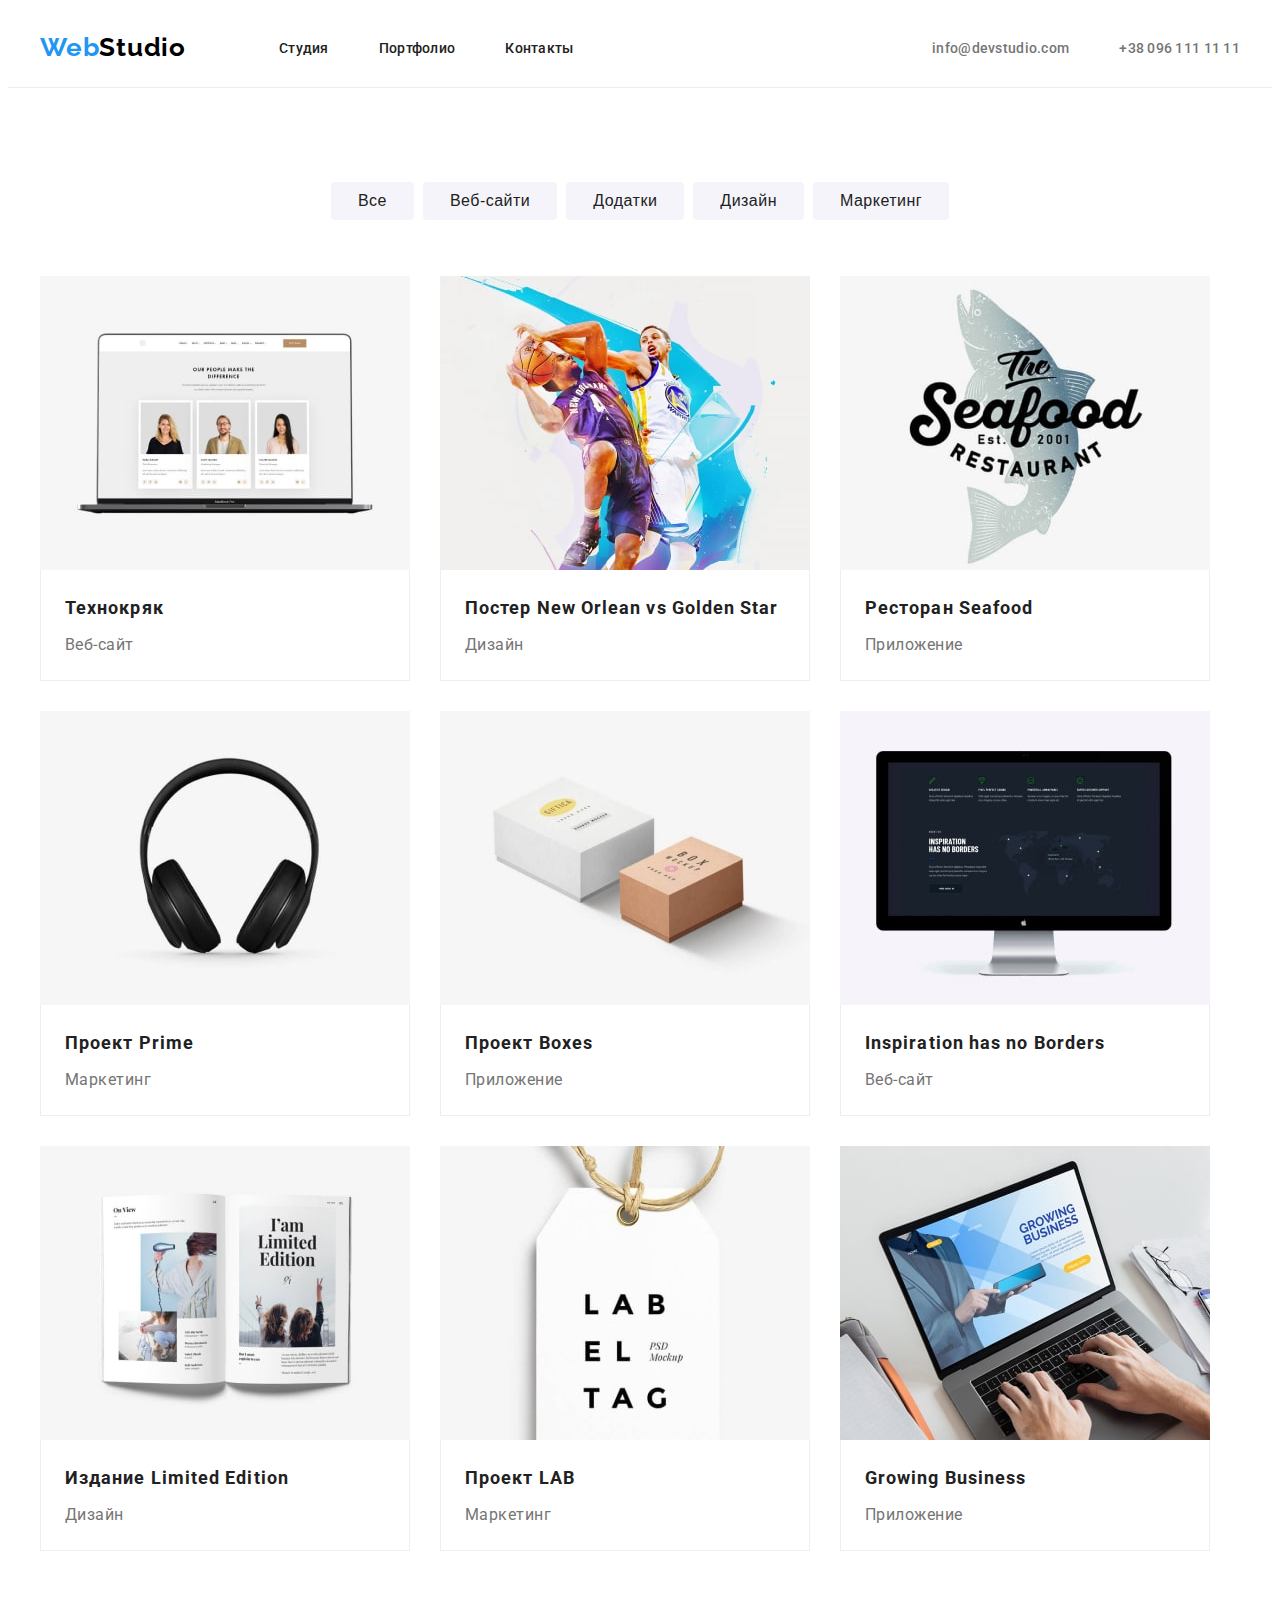
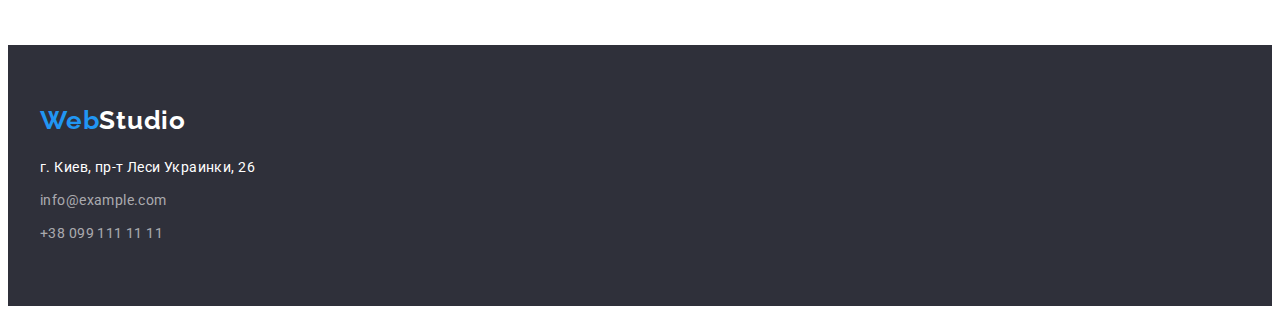
==== portfolio.html @ 67d69d5d "Begin lesson4" ====
<!DOCTYPE html>
<html lang="en">
  <head>
    <meta charset="UTF-8" />
    <meta http-equiv="X-UA-Compatible" content="IE=edge" />
    <meta name="viewport" content="width=device-width, initial-scale=1.0" />
    <title>Портфолио</title>
    <!--For invisible titles-->
    <link rel="preconnect" href="https://fonts.googleapis.com" />
    <link rel="preconnect" href="https://fonts.gstatic.com" crossorigin />
    <!--Connect the fonts -->
    <link
      href="https://fonts.googleapis.com/css2?family=Roboto:wght@400;500;700;900&display=swap"
      rel="stylesheet"
    />
    <link rel="preconnect" href="https://fonts.googleapis.com" />
    <link rel="preconnect" href="https://fonts.gstatic.com" crossorigin />
    <link
      href="https://fonts.googleapis.com/css2?family=Raleway:wght@700&display=swap"
      rel="stylesheet"
    />
    <!-- Removes default browser settings.-->
    <link
      rel="stylesheet"
      href="https://cdnjs.cloudflare.com/ajax/libs/modern-normalize/1.1.0/modern-normalize.min.css"
      integrity="sha512-wpPYUAdjBVSE4KJnH1VR1HeZfpl1ub8YT/NKx4PuQ5NmX2tKuGu6U/JRp5y+Y8XG2tV+wKQpNHVUX03MfMFn9Q=="
      crossorigin="anonymous"
      referrerpolicy="no-referrer"
    />
    <link rel="stylesheet" href="./css/styles.css" />
  </head>
  <body>
    <header class="header">
      <div class="container header-container">
        <nav class="header-nav">
          <a
            href="https://i.imgur.com/JCCB1OW.png"
            lang="en"
            class="header-link-log link"
            ><span>Web</span>Studio</a
          >

          <ul class="header-list list">
            <li class="header-item">
              <a
                href=""
                rel="noopener noreferrer nofollow"
                class="header-link link"
              >
                Студия
              </a>
            </li>
            <li class="header-item">
              <a
                href="./portfolio.html"
                rel="noopener noreferrer nofollow"
                class="header-link link"
              >
                Портфолио
              </a>
            </li>
            <li class="header-item">
              <a
                href=""
                rel="noopener noreferrer nofollow"
                class="header-link link"
              >
                Контакты
              </a>
            </li>
          </ul>
        </nav>
        <ul class="heade-list list">
          <li class="heade-item">
            <a
              href="mailto:info@devstudio.com"
              class="heade-link-communication link"
            >
              info@devstudio.com
            </a>
          </li>
          <li class="heade-item">
            <a href="tel:+380961111111" class="heade-link-communication link"
              >+38 096 111 11 11</a
            >
          </li>
        </ul>
      </div>
    </header>
    <main>
      <section class="filter">
        <div class="container">
          <h2 class="visually-hidden">Меню работ</h2>
          <ul class="filter-list list">
            <li class="filter-item">
              <button type="button" class="filter-btn">Все</button>
            </li>
            <li class="filter-item">
              <button type="button" class="filter-btn">Веб-сайти</button>
            </li>
            <li class="filter-item">
              <button type="button" class="filter-btn">Додатки</button>
            </li>
            <li class="filter-item">
              <button type="button" class="filter-btn">Дизайн</button>
            </li>
            <li class="filter-item">
              <button type="button" class="filter-btn">Маркетинг</button>
            </li>
          </ul>

          <ul class="product-list list">
            <li class="product-item">
              <img
                src="./images/imgP1-min.jpg"
                alt="фотография веб-сайта"
                width="370"
                class="product-img"
              />
              <div class="product">
                <h3 class="product-name">Технокряк</h3>
                <p class="product-specialization">Веб-сайт</p>
              </div>
            </li>
            <li class="product-item">
              <img
                src="./images/imgP2-min.jpg"
                alt="фотография дизайна"
                width="370"
                class="product-img"
              />
              <div class="product">
                <h3 class="product-name">Постер New Orlean vs Golden Star</h3>
                <p class="product-specialization">Дизайн</p>
              </div>
            </li>
            <li class="product-item">
              <img
                src="./images/imgP3-min.jpg"
                alt="фотография Приложения"
                width="370"
                class="product-img"
              />

              <div class="product">
                <h3 class="product-name">Ресторан Seafood</h3>
                <p class="product-specialization">Приложение</p>
              </div>
            </li>
            <li class="product-item">
              <img
                src="./images/imgP4-min.jpg"
                alt="фотография маркетинга"
                width="370"
                class="product-img"
              />
              <div class="product">
                <h3 class="product-name">Проект Prime</h3>
                <p class="product-specialization">Маркетинг</p>
              </div>
            </li>
            <li class="product-item">
              <img
                src="./images/imgP5-min.jpg"
                alt="фотография приложения 2"
                width="370"
                class="product-img"
              />
              <div class="product">
                <h3 class="product-name">Проект Boxes</h3>
                <p class="product-specialization">Приложение</p>
              </div>
            </li>
            <li class="product-item">
              <img
                src="./images/imgP6-min.jpg"
                alt="фотография веб-сайта 2"
                width="370"
                class="product-img"
              />
              <div class="product">
                <h3 class="product-name">Inspiration has no Borders</h3>
                <p class="product-specialization">Веб-сайт</p>
              </div>
            </li>
            <li class="product-item">
              <img
                src="./images/imgP7-min.jpg"
                alt="фотография дизайна 2"
                width="370"
                class="product-img"
              />
              <div class="product">
                <h3 class="product-name">Издание Limited Edition</h3>
                <p class="product-specialization">Дизайн</p>
              </div>
            </li>
            <li class="product-item">
              <img
                src="./images/imgP8-min.jpg"
                alt="фотография маркетинга 2"
                width="370"
                class="product-img"
              />
              <div class="product">
                <h3 class="product-name">Проект LAB</h3>
                <p class="product-specialization">Маркетинг</p>
              </div>
            </li>
            <li class="product-item">
              <img
                src="./images/imgP9-min.jpg"
                alt="фотография приложения 2"
                width="370"
                class="product-img"
              />
              <div class="product">
                <h3 class="product-name">Growing Business</h3>
                <p class="product-specialization">Приложение</p>
              </div>
            </li>
          </ul>
        </div>
      </section>
    </main>
    <footer class="footer">
      <div class="container">
        <a
          href="https://i.imgur.com/JCCB1OW.png"
          lang="en"
          class="footer-log link"
          ><span>Web</span>Studio</a
        >

        <address class="footer-address">
          <!--<divclass="footer-addr"></div>-->
          <ul class="footer-list list">
            <li class="footer-item">
              <a
                href="https://goo.gl/maps/Vcjv57qDKh7D1HHGA"
                class="footer-link-address link"
                >г. Киев, пр-т Леси Украинки, 26</a
              >
            </li>
            <li class="footer-item">
              <a href="mailto:info@example.com" class="footer-link link">
                info@example.com</a
              >
            </li>
            <li class="footer-item">
              <a href="tel:+380991111111" class="footer-link link"
                >+38 099 111 11 11</a
              >
            </li>
          </ul>
        </address>
      </div>
    </footer>
  </body>
</html>
---- css/styles.css ----
/*Definition of variables*/
:root {
  --main-text-color: #212121;
  --second-text-color: #757575;
  --main-btn-color: #ffffff;
  --second-btn-color: #2196f3;
  --accent-color: #2196f3;
}
/*Removes default browser settings.*/
p,
h1,
h2,
h3,
h4,
h5,
h6 {
  margin: 0;
}
ul {
  margin: 0;
  padding-left: 0;
}
button {
  cursor: pointer;
}

address {
  font-style: normal;
}

img {
  display: block;
}

body {
  font-family: "Roboto", sans-serif;
}
.list {
  list-style: none;
}

.link {
  text-decoration: none;
}
/*For invisible titles*/

.footer-address {
  font-style: normal;
}
.container {
  width: 1200px;
  padding-left: 15px;
  padding-right: 15px;
  margin-left: auto;
  margin-right: auto;
  /*outline: 2px solid red;*/
}
.visually-hidden {
  position: absolute;
  white-space: nowrap;
  width: 1px;
  height: 1px;
  overflow: hidden;
  border: 0;
  padding: 0;
  clip: rect(0 0 0 0);
  clip-path: inset(50%);
  margin: -1px;
}
/* --------------HEADER ------------*/
.header {
  background-color: white;
  padding-top: 24px;
  padding-bottom: 24px;
  border-bottom: 1px solid #ececec;
}
.header-container {
  display: flex;
  align-items: center;
}
.header-nav {
  display: flex;
  align-items: center;
}
.header-list {
  display: flex;
}
.heade-list {
  display: flex;
  margin-left: auto;
}
.header-item:not(:last-child) {
  margin-right: 50px;
}
.heade-item:not(:last-child) {
  margin-right: 50px;
}
.header-link-log {
  margin-right: 93px;

  font-family: "Raleway", sans-serif;
  font-weight: 700;
  font-size: 26px;
  line-height: 1.19;
  letter-spacing: 0.03em;
  color: #000000;
}
.header-link-log span {
  color: #2196f3;
}

.header-link {
  font-weight: 500;
  font-size: 14px;
  line-height: 1.14;
  letter-spacing: 0.02em;
  color: var(--main-text-color);
}
.header-link:hover,
.header-link:focus {
  color: var(--accent-color);
}
.heade-link-communication {
  font-weight: 500;
  font-size: 14px;
  line-height: 1.14;
  letter-spacing: 0.02em;
  color: var(--second-text-color);
}
.heade-link-communication:hover,
.heade-link-communication:focus {
  color: var(--accent-color);
}
/* --------------SLOGAN ------------*/
.slogan {
  background-color: #2f303a;
  padding-top: 200px;
  padding-bottom: 200px;
  /*padding: 200px 455px 210px 455px;*/
}
.slogan-text {
  font-weight: 900;
  font-size: 44px;
  line-height: 1.36;

  letter-spacing: 0.06em;
  text-transform: uppercase;
  color: #ffffff;
  max-width: 626px;
  margin-left: auto;
  margin-right: auto;
  margin-bottom: 30px;
}
.slogan-btn {
  background: var(--second-btn-color);
  font-weight: 700;
  font-size: 16px;
  line-height: 1.88;
  letter-spacing: 0.06em;
  color: var(--main-btn-color);

  display: block;
  margin: 0 auto;
  width: 216px;
  height: 50px;
}
.slogan-btn:hover {
  /*background: #b808fa;*/
  opacity: 0.9;
  /*cursor: pointer;*/
}
/* --------------FEATURES ------------*/
.features {
  padding-top: 94px;
  padding-bottom: 94px;
}
.features-list {
  display: flex;
}

.features-item {
  width: 270px;
}
.features-item:not(:last-child) {
  margin-right: 30px;
}
.features-item:first-child {
  margin-left: auto;
}
.features-item:last-child {
  margin-right: auto;
}
.features-title {
  font-weight: 700;
  font-size: 14px;
  line-height: 1.14;
  letter-spacing: 0.03em;
  text-transform: uppercase;
  color: var(--main-text-color);
  margin-bottom: 10px;
}
.features-text {
  font-weight: 400;
  font-size: 14px;
  line-height: 1.71;
  letter-spacing: 0.03em;
  color: var(--second-text-color);
}
/* --------------PROMO ------------*/
.promo {
  padding-bottom: 94px;
}

.promo-title {
  font-weight: 700;
  font-size: 36px;
  line-height: 1.7;
  text-align: center;
  letter-spacing: 0.03em;
  color: var(--main-text-color);
  margin-bottom: 50px;
}
.promo-list {
  display: flex;
  justify-content: space-between;
}
.promo-img {
  max-width: 100%;
  height: auto;
}
/* --------------INFO ------------*/
.info {
  background: #f5f4fa;
  padding: 94px 0;
}

.info-title {
  font-weight: 700;
  font-size: 36px;
  line-height: 1.7;
  text-align: center;
  letter-spacing: 0.03em;
  color: var(--main-text-color);
  margin-bottom: 50px;
}
.info-list {
  display: flex;
  justify-content: space-between;
}
.info-item {
  text-align: center;
  width: 270px;
  background: #ffffff;
}
.info-img {
  max-width: 100%;
  height: auto;
}
.info-name {
  font-weight: 500;
  font-size: 16px;
  line-height: 1.19;
  /*text-align: center;*/
  letter-spacing: 0.03em;
  color: var(--main-text-color);
  padding-top: 30px;
  margin-bottom: 10px;
  /*width: 270px;*/
}

.info-profession {
  font-weight: 400;
  font-size: 16px;
  line-height: 1.19;
  letter-spacing: 0.03em;
  color: var(--second-text-color);
  padding-bottom: 30px;
}
/* --------------FOUTER ------------*/

.footer {
  background: #2f303a;
  padding: 60px 0px;
}
.footer-log {
  display: inline-block;
  font-family: "Raleway", sans-serif;
  font-weight: 700;
  font-size: 26px;
  line-height: 1.19;
  letter-spacing: 0.03em;
  color: #ffffff;
  margin-bottom: 20px;
}

.footer-log span {
  color: #2196f3;
}

.footer-item:not(:last-child) {
  margin-bottom: 9px;
}

.footer-link-address {
  font-weight: 400;
  font-size: 14px;
  line-height: 1.71;
  letter-spacing: 0.03em;
  color: #ffffff;
}
.footer-link {
  /*font-style: normal;*/
  font-weight: 400;
  font-size: 14px;
  line-height: 1.71;
  letter-spacing: 0.03em;
  color: rgba(255, 255, 255, 0.6);
}

.footer-link-address:hover,
.footer-link-address:focus {
  color: var(--accent-color);
}
.footer-link:hover,
.footer-link:focus {
  color: var(--accent-color);
}
/* --------------PAGE-PORTFOLIO ------------*/

/* --------------FILTER ------------*/
.filter {
  padding: 94px 0px;
}
.filter-list {
  display: flex;
  justify-content: center;
  margin-bottom: 56px;
}

.filter-item:not(:last-child) {
  margin-right: 9px;
}
.filter-btn {
  padding: 6px 27px;

  font-weight: 500;
  font-size: 16px;
  line-height: 1.62;
  letter-spacing: 0.03em;
  color: var(--main-text-color);
  background: #f5f4fa;
  border-radius: 4px;
  border: transparent;
  /*cursor: pointer;*/
}
.filter-btn:hover {
  background: var(--second-btn-color);
  color: #ffffff;
}

/* --------------PRODUCT ------------*/
.product-list {
  display: flex;
  flex-wrap: wrap;
  gap: 30px;
}

.product-item {
  /*width: calc((100%-60px) / 3);*/
  width: 370px;
  /*padding-bottom: 20px;*/
  /*outline: 2px solid red;*/
  /*border: 1px solid #EEEEEE;*/
}
.product {
  padding-top: 20px;
  padding-bottom: 20px;
  padding-left: 24px;
  padding-right: 24px;
  border-left: 1px solid #eeeeee;
  border-right: 1px solid #eeeeee;
  border-bottom: 1px solid #eeeeee;
}
.product-img {
  max-width: 100%;
  height: auto;
}

.product-name {
  font-weight: 700;
  font-size: 18px;
  line-height: 2;
  letter-spacing: 0.06em;
  color: var(--main-text-color);
  /*width: 322px;*/

  margin-bottom: 4px;
}
.product-specialization {
  font-weight: 400;
  font-size: 16px;
  line-height: 1.88;
  letter-spacing: 0.03em;
  color: var(--second-text-color);
  /*width: 322px;*/
}
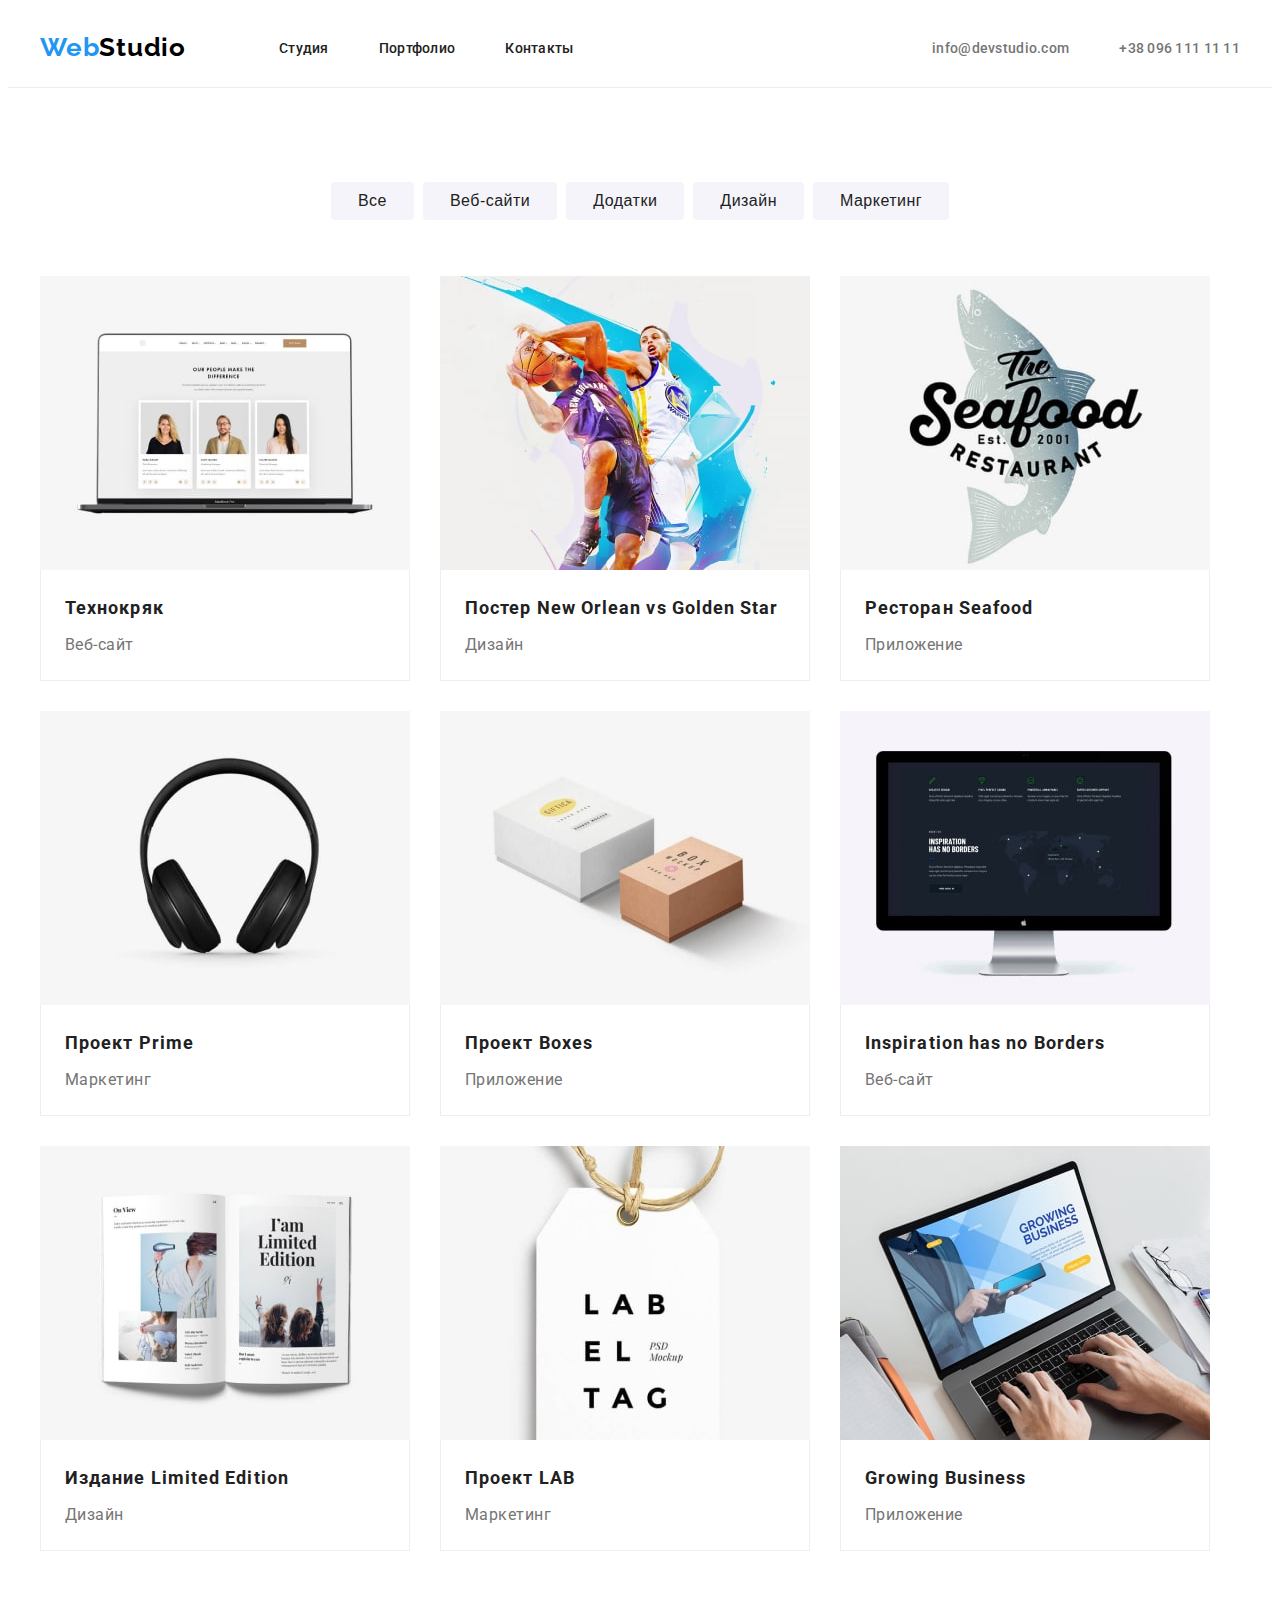
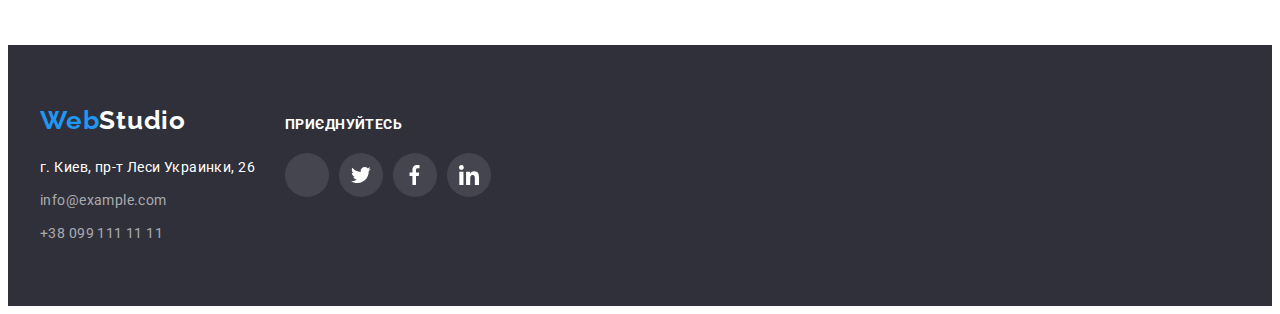
==== commit d5cc9168: "ADD icon in footer" ====
--- a/portfolio.html
+++ b/portfolio.html
@@ -224,36 +224,71 @@
       </section>
     </main>
     <footer class="footer">
-      <div class="container">
-        <a
-          href="https://i.imgur.com/JCCB1OW.png"
-          lang="en"
-          class="footer-log link"
-          ><span>Web</span>Studio</a
-        >
-
-        <address class="footer-address">
-          <!--<divclass="footer-addr"></div>-->
-          <ul class="footer-list list">
-            <li class="footer-item">
-              <a
-                href="https://goo.gl/maps/Vcjv57qDKh7D1HHGA"
-                class="footer-link-address link"
-                >г. Киев, пр-т Леси Украинки, 26</a
-              >
-            </li>
-            <li class="footer-item">
-              <a href="mailto:info@example.com" class="footer-link link">
-                info@example.com</a
-              >
-            </li>
-            <li class="footer-item">
-              <a href="tel:+380991111111" class="footer-link link"
-                >+38 099 111 11 11</a
-              >
-            </li>
-          </ul>
-        </address>
+      <div class="container footer-container">
+        <div class="footer-left-part">
+          <a
+            href="https://i.imgur.com/JCCB1OW.png"
+            lang="en"
+            class="footer-log link"
+            ><span>Web</span>Studio</a
+          >
+
+          <address class="footer-address">
+            <!--<divclass="footer-addr"></div>-->
+            <ul class="footer-list list">
+              <li class="footer-item">
+                <a
+                  href="https://goo.gl/maps/Vcjv57qDKh7D1HHGA"
+                  class="footer-link-address link"
+                  >г. Киев, пр-т Леси Украинки, 26
+                </a>
+              </li>
+              <li class="footer-item">
+                <a href="mailto:info@example.com" class="footer-link link">
+                  info@example.com</a
+                >
+              </li>
+              <li class="footer-item">
+                <a href="tel:+380991111111" class="footer-link link"
+                  >+38 099 111 11 11</a
+                >
+              </li>
+            </ul>
+          </address>
+        </div>
+        <div class="footer-soc">
+          <p class="footer-soc-text">Приєднуйтесь</p>
+          <ul class="footer-soc-list list">
+            <li class="footer-soc-item">
+              <a href="" class="footer-soc-link link">
+                <svg class="footer-soc-icon" width="20" height="20">
+                  <use href="./images/icons.svg#icon-icon-instagram"></use>
+                </svg>
+              </a>
+            </li>
+            <li class="footer-soc-item">
+              <a href="" class="footer-soc-link link">
+                <svg class="footer-soc-icon" width="20" height="20">
+                  <use href="./images/icons.svg.svg#icon-icon-twitter"></use>
+                </svg>
+              </a>
+            </li>
+            <li class="footer-soc-item">
+              <a href="" class="footer-soc-link link">
+                <svg class="footer-soc-icon" width="20" height="20">
+                  <use href="./images/icons.svg.svg#icon-icon-facebook"></use>
+                </svg>
+              </a>
+            </li>
+            <li class="footer-soc-item">
+              <a href="" class="footer-soc-link link">
+                <svg class="footer-soc-icon" width="20" height="20">
+                  <use href="./images/icons.svg.svg#icon-icon-linkedin"></use>
+                </svg>
+              </a>
+            </li>
+          </ul>
+        </div>
       </div>
     </footer>
   </body>
--- a/css/styles.css
+++ b/css/styles.css
@@ -5,6 +5,8 @@
   --main-btn-color: #ffffff;
   --second-btn-color: #2196f3;
   --accent-color: #2196f3;
+  --main-accent-color: #ffffff;
+  --s-second-text-color: #ffffff;
 }
 /*Removes default browser settings.*/
 p,
@@ -33,6 +35,7 @@
 }
 
 body {
+  max-width: 1600px;
   font-family: "Roboto", sans-serif;
 }
 .list {
@@ -274,14 +277,78 @@
   line-height: 1.19;
   letter-spacing: 0.03em;
   color: var(--second-text-color);
+  padding-bottom: 16px;
+}
+.info-soc {
+  display: flex;
+  justify-content: center;
+  gap: 10px;
   padding-bottom: 30px;
 }
+
+.info-soc-link {
+  width: 44px;
+  height: 44px;
+  border-radius: 50%;
+  /*background-color: red;*/
+  display: flex;
+  align-items: center;
+  justify-content: center;
+  fill: #afb1b8;
+}
+/*.info-soc-icon {
+  outline: 2px solid black;
+} */
+.info-soc-link:hover,
+.info-soc-link:focus {
+  fill: var(--main-accent-color);
+  background-color: var(--accent-color);
+}
+/* --------------CLIENTS ------------*/
+.clients {
+  background: #f5f5f5;
+  padding: 186px 0 94px 0;
+}
+
+.clients-title {
+  font-weight: 700;
+  font-size: 36px;
+  line-height: 1.7;
+  text-align: center;
+  letter-spacing: 0.03em;
+  color: var(--main-text-color);
+  margin-bottom: 50px;
+}
+.clients-list {
+  display: flex;
+  justify-content: center;
+  gap: 30px;
+}
+.clients-item {
+  border: 1px solid #afb1b8;
+  border-radius: 4px;
+  background: #ffffff;
+}
+
+.clients-soc {
+  display: flex;
+  justify-content: center;
+  gap: 10px;
+  padding-bottom: 30px;
+}
+
 /* --------------FOUTER ------------*/
 
 .footer {
   background: #2f303a;
   padding: 60px 0px;
 }
+.footer-container {
+  display: flex;
+}
+.footer-left-part {
+  margin-right: 30px;
+}
 .footer-log {
   display: inline-block;
   font-family: "Raleway", sans-serif;
@@ -289,7 +356,7 @@
   font-size: 26px;
   line-height: 1.19;
   letter-spacing: 0.03em;
-  color: #ffffff;
+  color: var(--s-second-text-color);
   margin-bottom: 20px;
 }
 
@@ -306,10 +373,13 @@
   font-size: 14px;
   line-height: 1.71;
   letter-spacing: 0.03em;
-  color: #ffffff;
+  color: var(--s-second-text-color);
+}
+.footer-link-address::after {
+  content: "    ";
 }
 .footer-link {
-  /*font-style: normal;*/
+  font-style: normal;
   font-weight: 400;
   font-size: 14px;
   line-height: 1.71;
@@ -325,6 +395,48 @@
 .footer-link:focus {
   color: var(--accent-color);
 }
+.footer-soc {
+  max-width: 206px;
+}
+.footer-soc-text {
+  font-style: normal;
+  padding-top: 12px;
+  font-weight: 700;
+  font-size: 14px;
+  line-height: 1.14;
+  letter-spacing: 0.03em;
+  text-transform: uppercase;
+  color: var(--s-second-text-color);
+  margin-bottom: 20px;
+}
+
+.footer-soc-list {
+  display: flex;
+  justify-content: center;
+  gap: 10px;
+}
+.footer-soc-item {
+  display: block;
+}
+.footer-soc-link {
+  display: flex;
+  align-items: center;
+  justify-content: center;
+  width: 44px;
+  height: 44px;
+  border-radius: 50%;
+  fill: var(--main-accent-color);
+  background: rgba(255, 255, 255, 0.1);
+}
+/*.info-soc-icon {
+  outline: 2px solid black;
+} */
+.footer-soc-link:hover,
+.footer-soc-link:focus {
+  fill: var(--main-accent-color);
+  background-color: var(--accent-color);
+}
+
 /* --------------PAGE-PORTFOLIO ------------*/
 
 /* --------------FILTER ------------*/
@@ -404,4 +516,3 @@
   color: var(--second-text-color);
   /*width: 322px;*/
 }
-
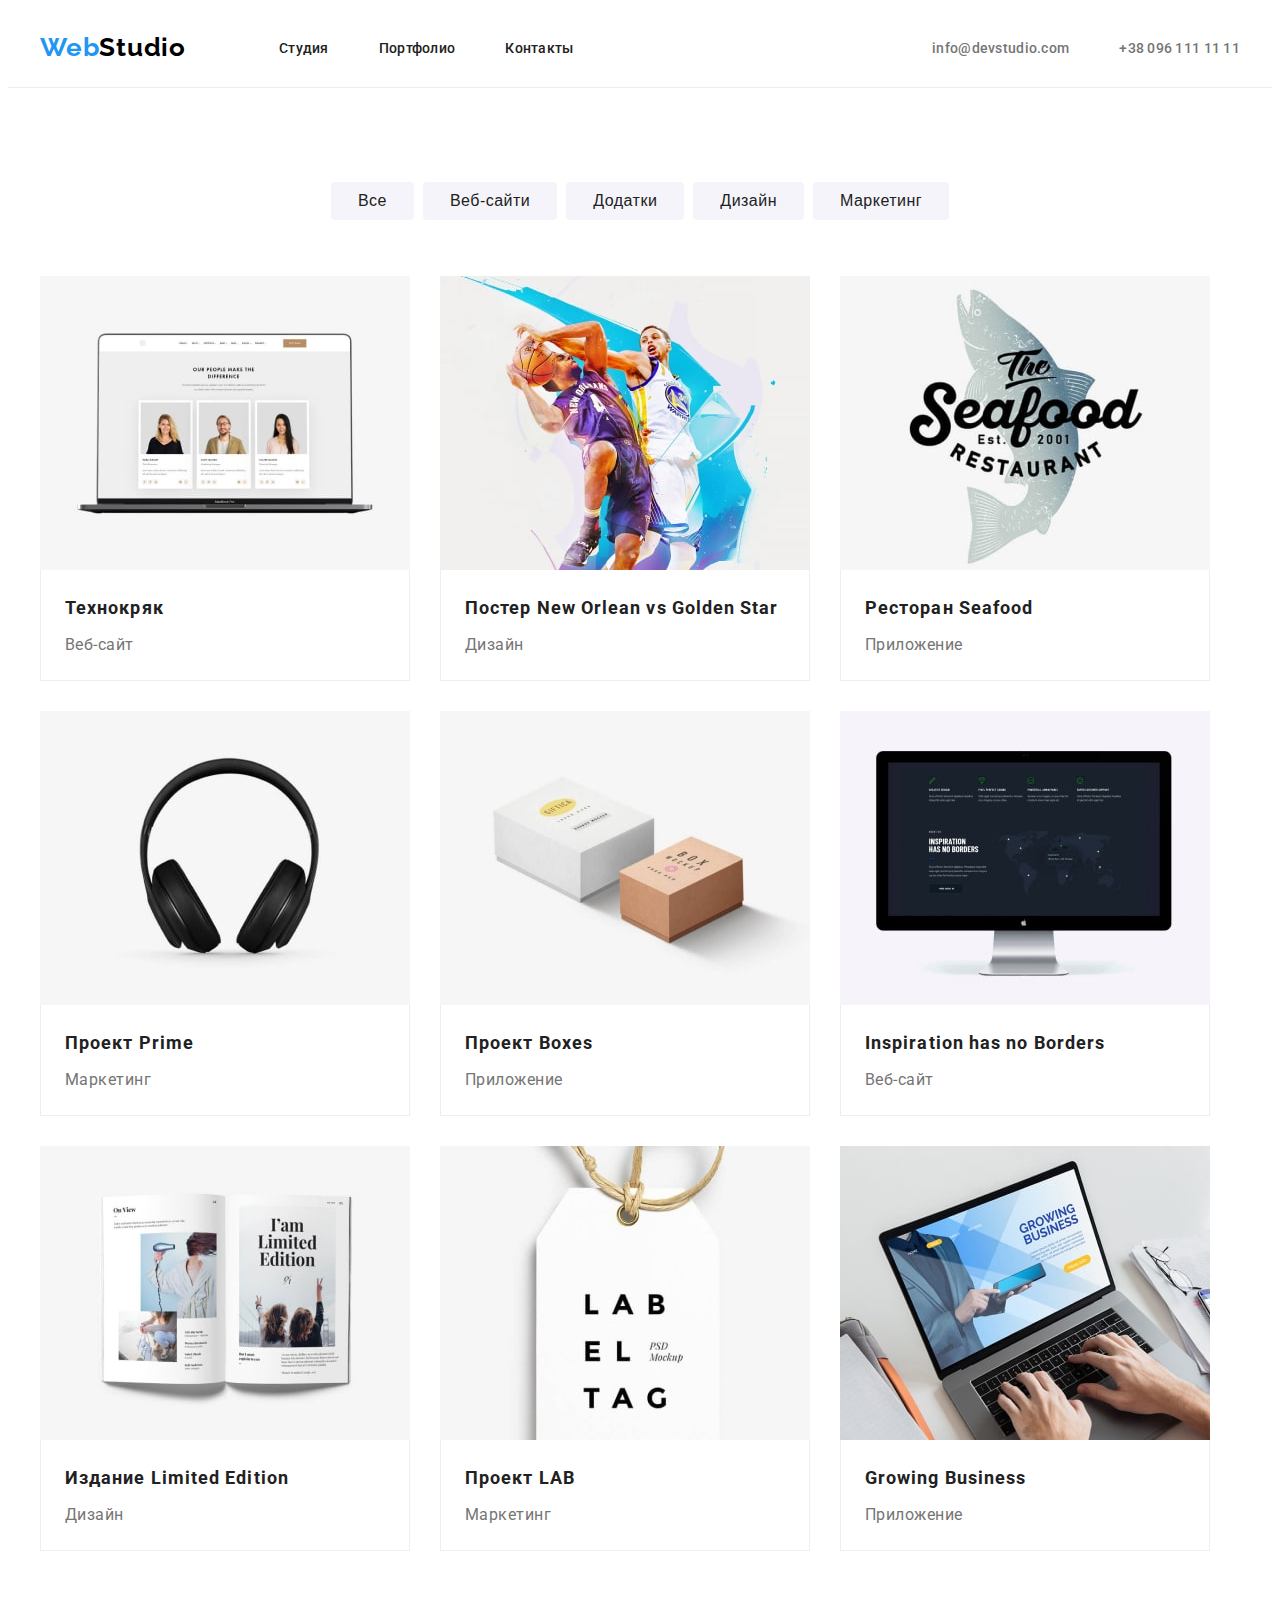
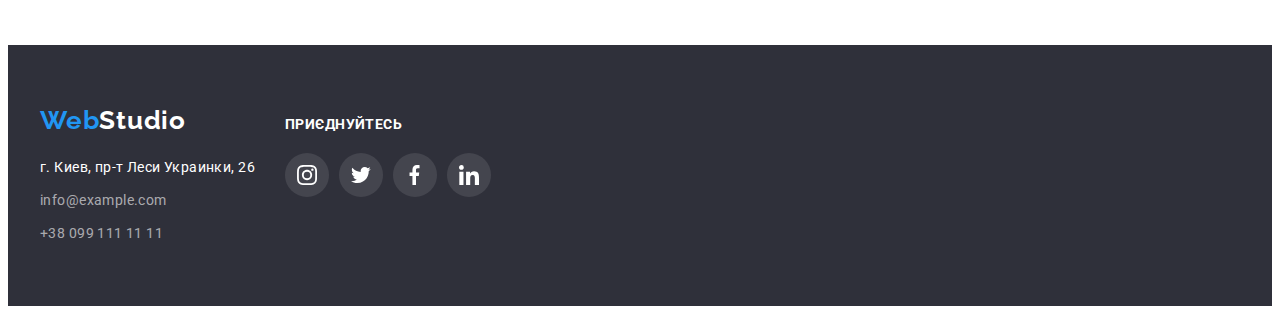
==== commit 1b5aa351: "icon.svg-svg" ====
--- a/portfolio.html
+++ b/portfolio.html
@@ -262,7 +262,7 @@
             <li class="footer-soc-item">
               <a href="" class="footer-soc-link link">
                 <svg class="footer-soc-icon" width="20" height="20">
-                  <use href="./images/icons.svg#icon-icon-instagram"></use>
+                  <use href="./images/icons.svg.svg#icon-icon-instagram"></use>
                 </svg>
               </a>
             </li>
--- a/css/styles.css
+++ b/css/styles.css
@@ -329,12 +329,22 @@
   border-radius: 4px;
   background: #ffffff;
 }
-
-.clients-soc {
-  display: flex;
-  justify-content: center;
-  gap: 10px;
-  padding-bottom: 30px;
+.clients-link {
+  width: 170px;
+  height: 92px;
+
+  /*background-color: red;*/
+  display: flex;
+  align-items: center;
+  justify-content: center;
+  fill: #afb1b8;
+}
+/*.info-soc-icon {
+  outline: 2px solid black;
+} */
+.clients-link:hover,
+.clients-link:focus {
+  fill: var(--main-accent-color);
 }
 
 /* --------------FOUTER ------------*/
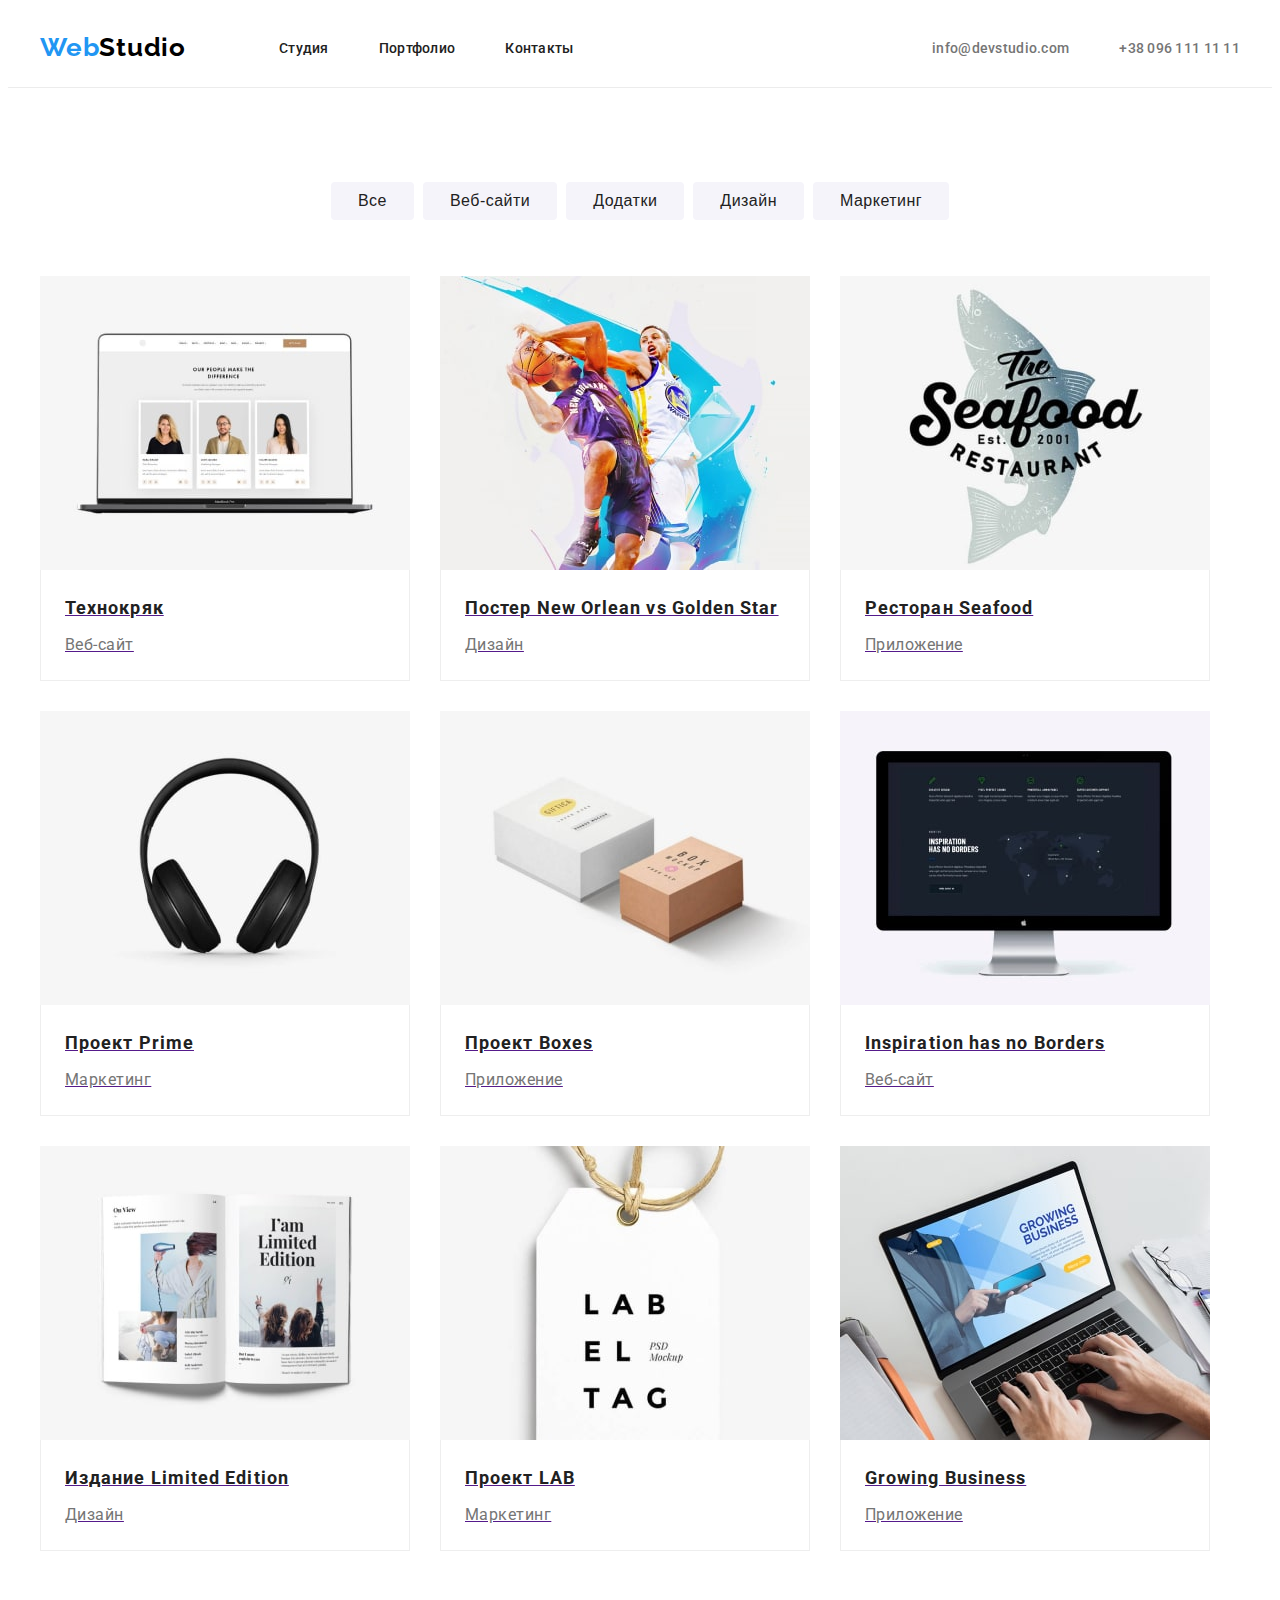
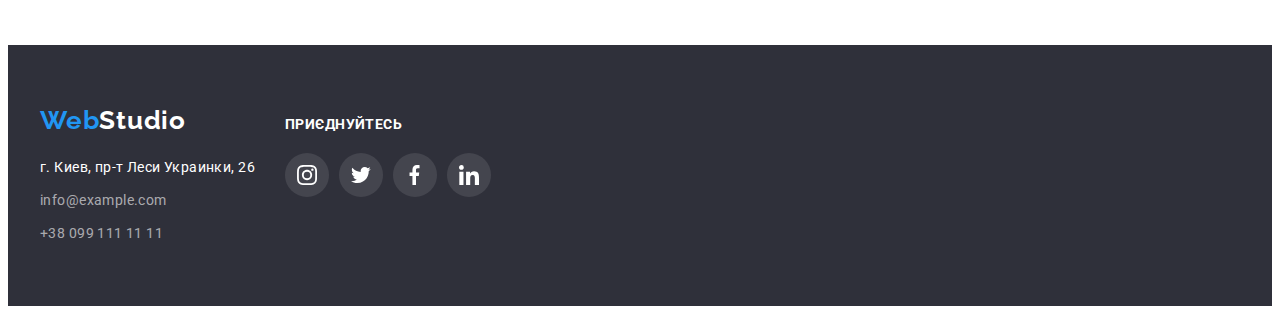
==== commit 7966b26d: "Add link in portfolio" ====
--- a/portfolio.html
+++ b/portfolio.html
@@ -111,113 +111,131 @@
 
           <ul class="product-list list">
             <li class="product-item">
-              <img
-                src="./images/imgP1-min.jpg"
-                alt="фотография веб-сайта"
-                width="370"
-                class="product-img"
-              />
-              <div class="product">
-                <h3 class="product-name">Технокряк</h3>
-                <p class="product-specialization">Веб-сайт</p>
-              </div>
-            </li>
-            <li class="product-item">
-              <img
-                src="./images/imgP2-min.jpg"
-                alt="фотография дизайна"
-                width="370"
-                class="product-img"
-              />
-              <div class="product">
-                <h3 class="product-name">Постер New Orlean vs Golden Star</h3>
-                <p class="product-specialization">Дизайн</p>
-              </div>
-            </li>
-            <li class="product-item">
-              <img
-                src="./images/imgP3-min.jpg"
-                alt="фотография Приложения"
-                width="370"
-                class="product-img"
-              />
+              <a href="" class="product-link">
+                <img
+                  src="./images/imgP1-min.jpg"
+                  alt="фотография веб-сайта"
+                  width="370"
+                  class="product-img"
+                />
+                <div class="product">
+                  <h3 class="product-name">Технокряк</h3>
+                  <p class="product-specialization">Веб-сайт</p>
+                </div>
+              </a>
+            </li>
+            <li class="product-item">
+              <a href="" class="product-link">
+                <img
+                  src="./images/imgP2-min.jpg"
+                  alt="фотография дизайна"
+                  width="370"
+                  class="product-img"
+                />
+                <div class="product">
+                  <h3 class="product-name">Постер New Orlean vs Golden Star</h3>
+                  <p class="product-specialization">Дизайн</p>
+                </div>
+              </a>
+            </li>
+            <li class="product-item">
+              <a href="" class="product-link">
+                <img
+                  src="./images/imgP3-min.jpg"
+                  alt="фотография Приложения"
+                  width="370"
+                  class="product-img"
+                />
 
-              <div class="product">
-                <h3 class="product-name">Ресторан Seafood</h3>
-                <p class="product-specialization">Приложение</p>
-              </div>
-            </li>
-            <li class="product-item">
-              <img
-                src="./images/imgP4-min.jpg"
-                alt="фотография маркетинга"
-                width="370"
-                class="product-img"
-              />
-              <div class="product">
-                <h3 class="product-name">Проект Prime</h3>
-                <p class="product-specialization">Маркетинг</p>
-              </div>
-            </li>
-            <li class="product-item">
-              <img
-                src="./images/imgP5-min.jpg"
-                alt="фотография приложения 2"
-                width="370"
-                class="product-img"
-              />
-              <div class="product">
-                <h3 class="product-name">Проект Boxes</h3>
-                <p class="product-specialization">Приложение</p>
-              </div>
-            </li>
-            <li class="product-item">
-              <img
-                src="./images/imgP6-min.jpg"
-                alt="фотография веб-сайта 2"
-                width="370"
-                class="product-img"
-              />
-              <div class="product">
-                <h3 class="product-name">Inspiration has no Borders</h3>
-                <p class="product-specialization">Веб-сайт</p>
-              </div>
-            </li>
-            <li class="product-item">
-              <img
-                src="./images/imgP7-min.jpg"
-                alt="фотография дизайна 2"
-                width="370"
-                class="product-img"
-              />
-              <div class="product">
-                <h3 class="product-name">Издание Limited Edition</h3>
-                <p class="product-specialization">Дизайн</p>
-              </div>
-            </li>
-            <li class="product-item">
-              <img
-                src="./images/imgP8-min.jpg"
-                alt="фотография маркетинга 2"
-                width="370"
-                class="product-img"
-              />
-              <div class="product">
-                <h3 class="product-name">Проект LAB</h3>
-                <p class="product-specialization">Маркетинг</p>
-              </div>
-            </li>
-            <li class="product-item">
-              <img
-                src="./images/imgP9-min.jpg"
-                alt="фотография приложения 2"
-                width="370"
-                class="product-img"
-              />
-              <div class="product">
-                <h3 class="product-name">Growing Business</h3>
-                <p class="product-specialization">Приложение</p>
-              </div>
+                <div class="product">
+                  <h3 class="product-name">Ресторан Seafood</h3>
+                  <p class="product-specialization">Приложение</p>
+                </div>
+              </a>
+            </li>
+            <li class="product-item">
+              <a href="" class="product-link">
+                <img
+                  src="./images/imgP4-min.jpg"
+                  alt="фотография маркетинга"
+                  width="370"
+                  class="product-img"
+                />
+                <div class="product">
+                  <h3 class="product-name">Проект Prime</h3>
+                  <p class="product-specialization">Маркетинг</p>
+                </div>
+              </a>
+            </li>
+            <li class="product-item">
+              <a href="" class="product-link">
+                <img
+                  src="./images/imgP5-min.jpg"
+                  alt="фотография приложения 2"
+                  width="370"
+                  class="product-img"
+                />
+                <div class="product">
+                  <h3 class="product-name">Проект Boxes</h3>
+                  <p class="product-specialization">Приложение</p>
+                </div>
+              </a>
+            </li>
+            <li class="product-item">
+              <a href="" class="product-link">
+                <img
+                  src="./images/imgP6-min.jpg"
+                  alt="фотография веб-сайта 2"
+                  width="370"
+                  class="product-img"
+                />
+                <div class="product">
+                  <h3 class="product-name">Inspiration has no Borders</h3>
+                  <p class="product-specialization">Веб-сайт</p>
+                </div>
+              </a>
+            </li>
+            <li class="product-item">
+              <a href="" class="product-link">
+                <img
+                  src="./images/imgP7-min.jpg"
+                  alt="фотография дизайна 2"
+                  width="370"
+                  class="product-img"
+                />
+                <div class="product">
+                  <h3 class="product-name">Издание Limited Edition</h3>
+                  <p class="product-specialization">Дизайн</p>
+                </div>
+              </a>
+            </li>
+            <li class="product-item">
+              <a href="" class="product-link">
+                <img
+                  src="./images/imgP8-min.jpg"
+                  alt="фотография маркетинга 2"
+                  width="370"
+                  class="product-img"
+                />
+                <div class="product">
+                  <h3 class="product-name">Проект LAB</h3>
+                  <p class="product-specialization">Маркетинг</p>
+                </div>
+              </a>
+            </li>
+            <li class="product-item">
+              <a href="" class="product-link">
+                <img
+                  src="./images/imgP9-min.jpg"
+                  alt="фотография приложения 2"
+                  width="370"
+                  class="product-img"
+                />
+                <div class="product">
+                  <h3 class="product-name">Growing Business</h3>
+                  <p class="product-specialization">Приложение</p>
+                </div>
+              </a>
             </li>
           </ul>
         </div>
--- a/css/styles.css
+++ b/css/styles.css
@@ -133,6 +133,11 @@
 .heade-link-communication:hover,
 .heade-link-communication:focus {
   color: var(--accent-color);
+  fill: var(--accent-color);
+}
+.heade-icon {
+  margin-right: 10px;
+  /*outline: 2px solid red;*/
 }
 /* --------------SLOGAN ------------*/
 .slogan {
@@ -166,6 +171,9 @@
   margin: 0 auto;
   width: 216px;
   height: 50px;
+
+  box-shadow: 0px 4px 4px rgba(0, 0, 0, 0.15);
+  border-radius: 4px;
 }
 .slogan-btn:hover {
   /*background: #b808fa;*/
@@ -193,6 +201,16 @@
 .features-item:last-child {
   margin-right: auto;
 }
+.feature-icon {
+  justify-content: center;
+  align-items: center;
+  background: #f5f4fa;
+  border-radius: 4px;
+  width: 270px;
+  height: 120px;
+  /*outline: 2px solid rgb(190, 16, 16);*/
+  margin-bottom: 30px;
+}
 .features-title {
   font-weight: 700;
   font-size: 14px;
@@ -253,6 +271,9 @@
 .info-item {
   text-align: center;
   width: 270px;
+  box-shadow: 0px 1px 3px rgba(0, 0, 0, 0.12), 0px 1px 1px rgba(0, 0, 0, 0.14),
+    0px 2px 1px rgba(0, 0, 0, 0.2);
+  border-radius: 0px 0px 4px 4px;
   background: #ffffff;
 }
 .info-img {
@@ -306,7 +327,7 @@
 }
 /* --------------CLIENTS ------------*/
 .clients {
-  background: #f5f5f5;
+  background: #f5f5f5; /*#f5f5f5;*/
   padding: 186px 0 94px 0;
 }
 
@@ -327,24 +348,21 @@
 .clients-item {
   border: 1px solid #afb1b8;
   border-radius: 4px;
-  background: #ffffff;
+  background: #f5f5f5; /*#f5f5f5;*/
 }
 .clients-link {
   width: 170px;
   height: 92px;
 
-  /*background-color: red;*/
   display: flex;
   align-items: center;
   justify-content: center;
   fill: #afb1b8;
 }
-/*.info-soc-icon {
-  outline: 2px solid black;
-} */
+
 .clients-link:hover,
 .clients-link:focus {
-  fill: var(--main-accent-color);
+  fill: var(--accent-color);
 }
 
 /* --------------FOUTER ------------*/
@@ -503,6 +521,14 @@
   border-right: 1px solid #eeeeee;
   border-bottom: 1px solid #eeeeee;
 }
+.product-link:hover,
+.product-link:focus {
+  
+  display: block;
+  border: 1px solid #eeeeee;
+  box-shadow: 0px 1px 1px rgba(0, 0, 0, 0.12), 0px 4px 4px rgba(0, 0, 0, 0.06),
+    1px 4px 6px rgba(0, 0, 0, 0.16);
+}
 .product-img {
   max-width: 100%;
   height: auto;
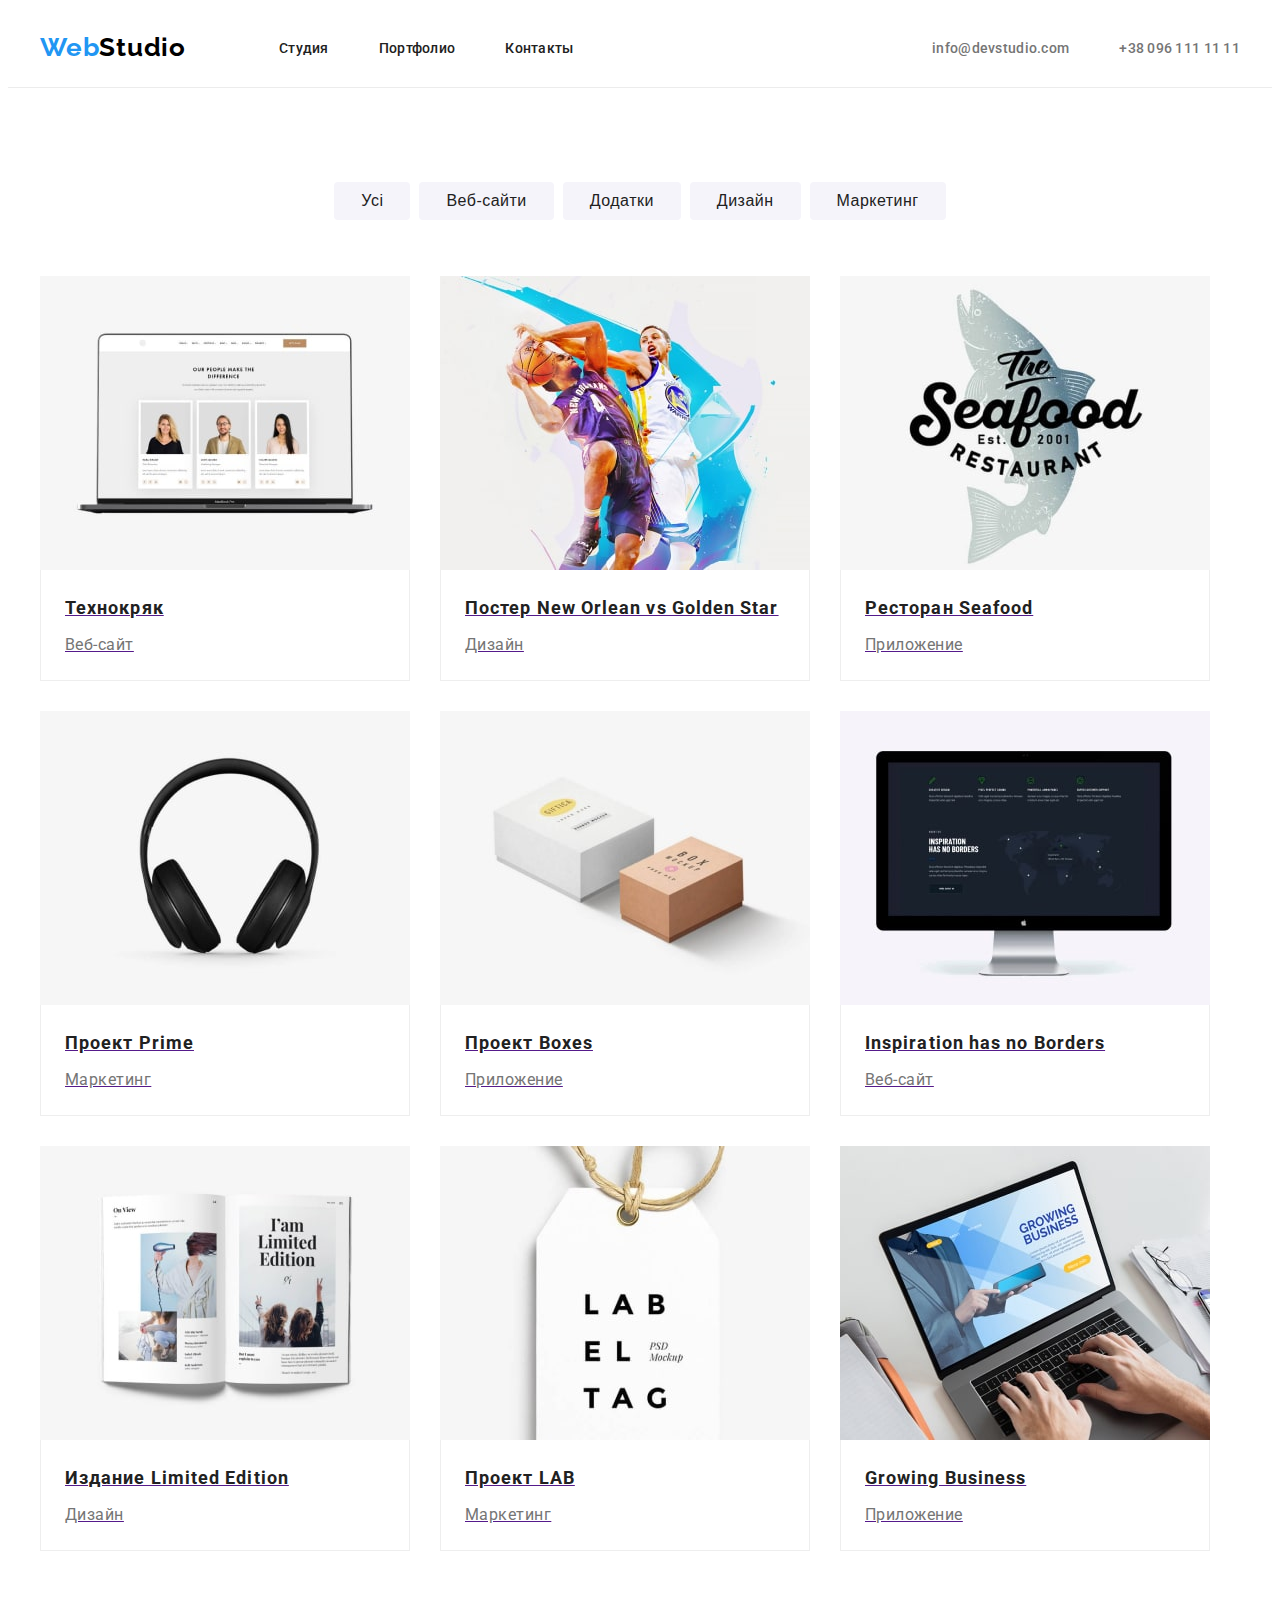
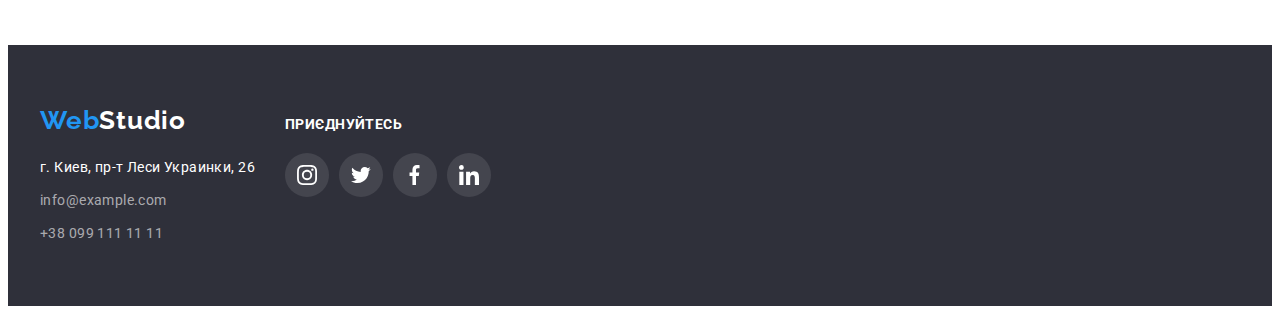
==== commit 680766dd: "features icon" ====
--- a/portfolio.html
+++ b/portfolio.html
@@ -1,5 +1,5 @@
 <!DOCTYPE html>
-<html lang="en">
+<html lang="ua">
   <head>
     <meta charset="UTF-8" />
     <meta http-equiv="X-UA-Compatible" content="IE=edge" />
@@ -93,7 +93,7 @@
           <h2 class="visually-hidden">Меню работ</h2>
           <ul class="filter-list list">
             <li class="filter-item">
-              <button type="button" class="filter-btn">Все</button>
+              <button type="button" class="filter-btn">Усі</button>
             </li>
             <li class="filter-item">
               <button type="button" class="filter-btn">Веб-сайти</button>
--- a/css/styles.css
+++ b/css/styles.css
@@ -141,18 +141,24 @@
 }
 /* --------------SLOGAN ------------*/
 .slogan {
-  background-color: #2f303a;
+  background-color: #c4c4c4;
+  background-image: linear-gradient(
+      rgba(47, 48, 58, 0.4),
+      rgba(47, 48, 58, 0.4)
+    ),
+    url(../images/FonSlogan.jpg);
   padding-top: 200px;
   padding-bottom: 200px;
+  background-repeat: no-repeat;
   /*padding: 200px 455px 210px 455px;*/
 }
 .slogan-text {
   font-weight: 900;
   font-size: 44px;
   line-height: 1.36;
-
   letter-spacing: 0.06em;
   text-transform: uppercase;
+  text-align: center;
   color: #ffffff;
   max-width: 626px;
   margin-left: auto;
@@ -202,6 +208,8 @@
   margin-right: auto;
 }
 .feature-icon {
+  display: block;
+  /*------------------------*/
   justify-content: center;
   align-items: center;
   background: #f5f4fa;
@@ -523,7 +531,6 @@
 }
 .product-link:hover,
 .product-link:focus {
-  
   display: block;
   border: 1px solid #eeeeee;
   box-shadow: 0px 1px 1px rgba(0, 0, 0, 0.12), 0px 4px 4px rgba(0, 0, 0, 0.06),
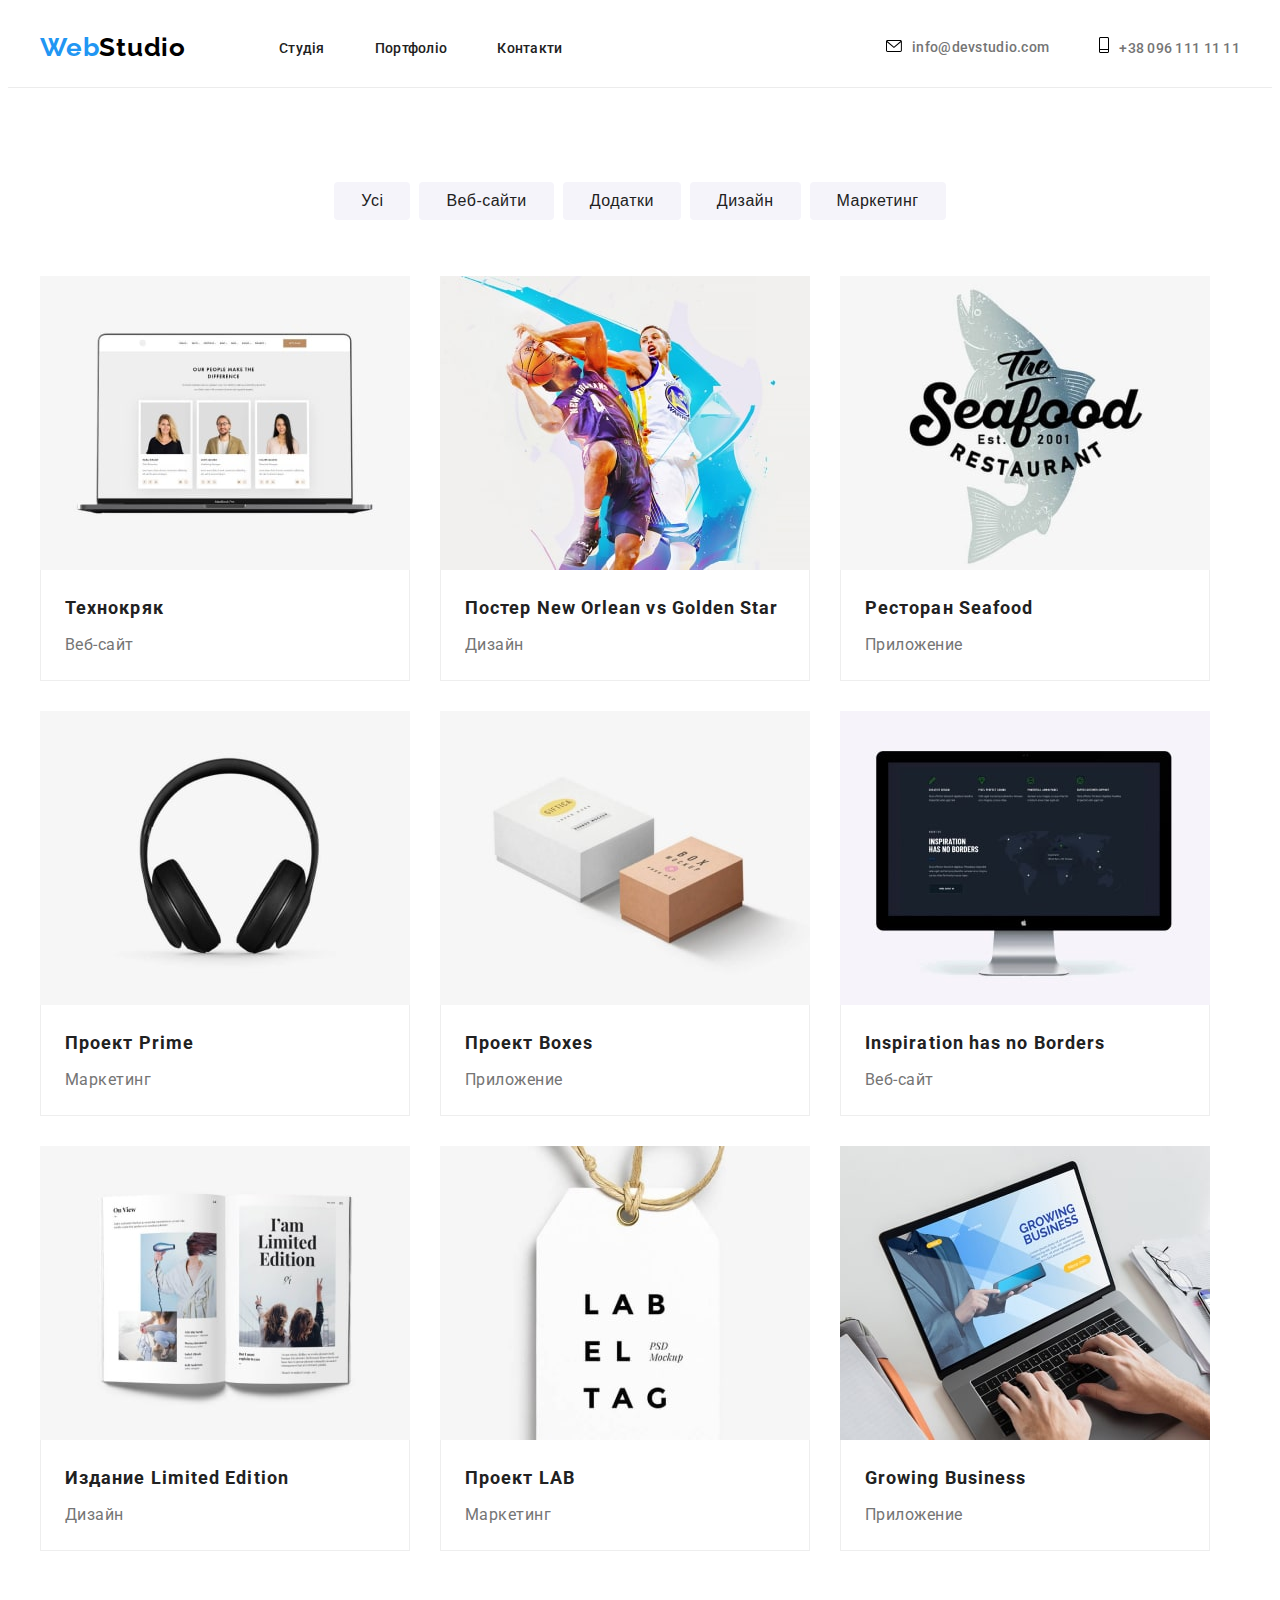
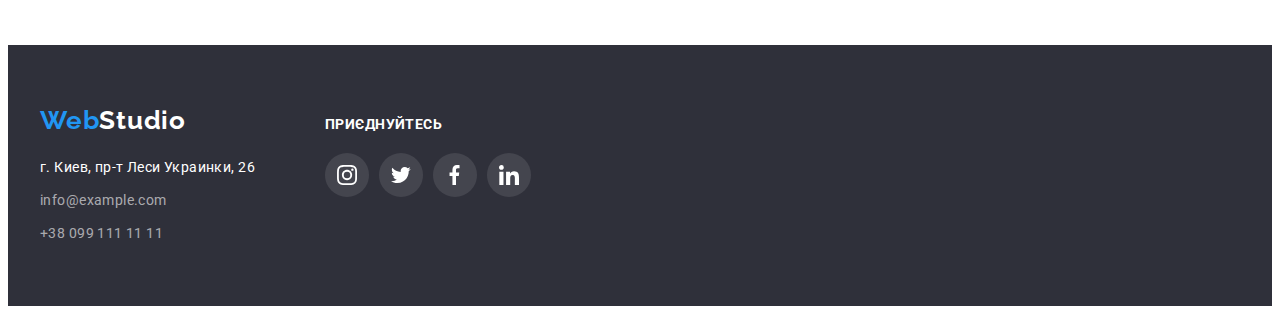
==== commit ba148822: "add" ====
--- a/portfolio.html
+++ b/portfolio.html
@@ -1,5 +1,5 @@
 <!DOCTYPE html>
-<html lang="ua">
+<html lang="uk">
   <head>
     <meta charset="UTF-8" />
     <meta http-equiv="X-UA-Compatible" content="IE=edge" />
@@ -30,11 +30,11 @@
     <link rel="stylesheet" href="./css/styles.css" />
   </head>
   <body>
-    <header class="header">
+   <header class="header">
       <div class="container header-container">
         <nav class="header-nav">
           <a
-            href="https://i.imgur.com/JCCB1OW.png"
+            href="https://i.imgur.com/KmzYQjf.png"
             lang="en"
             class="header-link-log link"
             ><span>Web</span>Studio</a
@@ -43,11 +43,11 @@
           <ul class="header-list list">
             <li class="header-item">
               <a
-                href=""
+                href="https://i.imgur.com/fbQEZqo.png"
                 rel="noopener noreferrer nofollow"
                 class="header-link link"
               >
-                Студия
+                Студія
               </a>
             </li>
             <li class="header-item">
@@ -56,7 +56,7 @@
                 rel="noopener noreferrer nofollow"
                 class="header-link link"
               >
-                Портфолио
+                Портфоліо
               </a>
             </li>
             <li class="header-item">
@@ -65,7 +65,7 @@
                 rel="noopener noreferrer nofollow"
                 class="header-link link"
               >
-                Контакты
+                Контакти
               </a>
             </li>
           </ul>
@@ -76,12 +76,12 @@
               href="mailto:info@devstudio.com"
               class="heade-link-communication link"
             >
-              info@devstudio.com
+              <svg class="heade-icon" width="16" height="12"> <use href="./images/icons.svg.svg#icon-mail"></svg>info@devstudio.com
             </a>
           </li>
           <li class="heade-item">
             <a href="tel:+380961111111" class="heade-link-communication link"
-              >+38 096 111 11 11</a
+              > <svg class="heade-icon" width="10" height="16"> <use href="./images/icons.svg.svg#icon-tel"></svg>+38 096 111 11 11</a
             >
           </li>
         </ul>
@@ -245,7 +245,7 @@
       <div class="container footer-container">
         <div class="footer-left-part">
           <a
-            href="https://i.imgur.com/JCCB1OW.png"
+            href="https://i.imgur.com/SfubzdW.png"
             lang="en"
             class="footer-log link"
             ><span>Web</span>Studio</a
--- a/css/styles.css
+++ b/css/styles.css
@@ -8,6 +8,9 @@
   --main-accent-color: #ffffff;
   --s-second-text-color: #ffffff;
 }
+/*a {
+  text-decoration: none;
+}*/
 /*Removes default browser settings.*/
 p,
 h1,
@@ -383,7 +386,7 @@
   display: flex;
 }
 .footer-left-part {
-  margin-right: 30px;
+  margin-right: 70px;
 }
 .footer-log {
   display: inline-block;
@@ -433,10 +436,10 @@
 }
 .footer-soc {
   max-width: 206px;
+  padding-top: 12px;
 }
 .footer-soc-text {
   font-style: normal;
-  padding-top: 12px;
   font-weight: 700;
   font-size: 14px;
   line-height: 1.14;
@@ -469,7 +472,7 @@
 } */
 .footer-soc-link:hover,
 .footer-soc-link:focus {
-  fill: var(--main-accent-color);
+  /* fill: var(--main-accent-color);*/
   background-color: var(--accent-color);
 }
 
@@ -528,11 +531,15 @@
   border-left: 1px solid #eeeeee;
   border-right: 1px solid #eeeeee;
   border-bottom: 1px solid #eeeeee;
+  /*text-decoration-style: inherit;*/
+}
+.product-link {
+  text-decoration: none;
 }
 .product-link:hover,
 .product-link:focus {
-  display: block;
-  border: 1px solid #eeeeee;
+  display: inline-block;
+  /*border: 1px solid #eeeeee;*/
   box-shadow: 0px 1px 1px rgba(0, 0, 0, 0.12), 0px 4px 4px rgba(0, 0, 0, 0.06),
     1px 4px 6px rgba(0, 0, 0, 0.16);
 }
@@ -547,6 +554,7 @@
   line-height: 2;
   letter-spacing: 0.06em;
   color: var(--main-text-color);
+
   /*width: 322px;*/
 
   margin-bottom: 4px;
@@ -557,5 +565,6 @@
   line-height: 1.88;
   letter-spacing: 0.03em;
   color: var(--second-text-color);
+  text-decoration: none;
   /*width: 322px;*/
 }
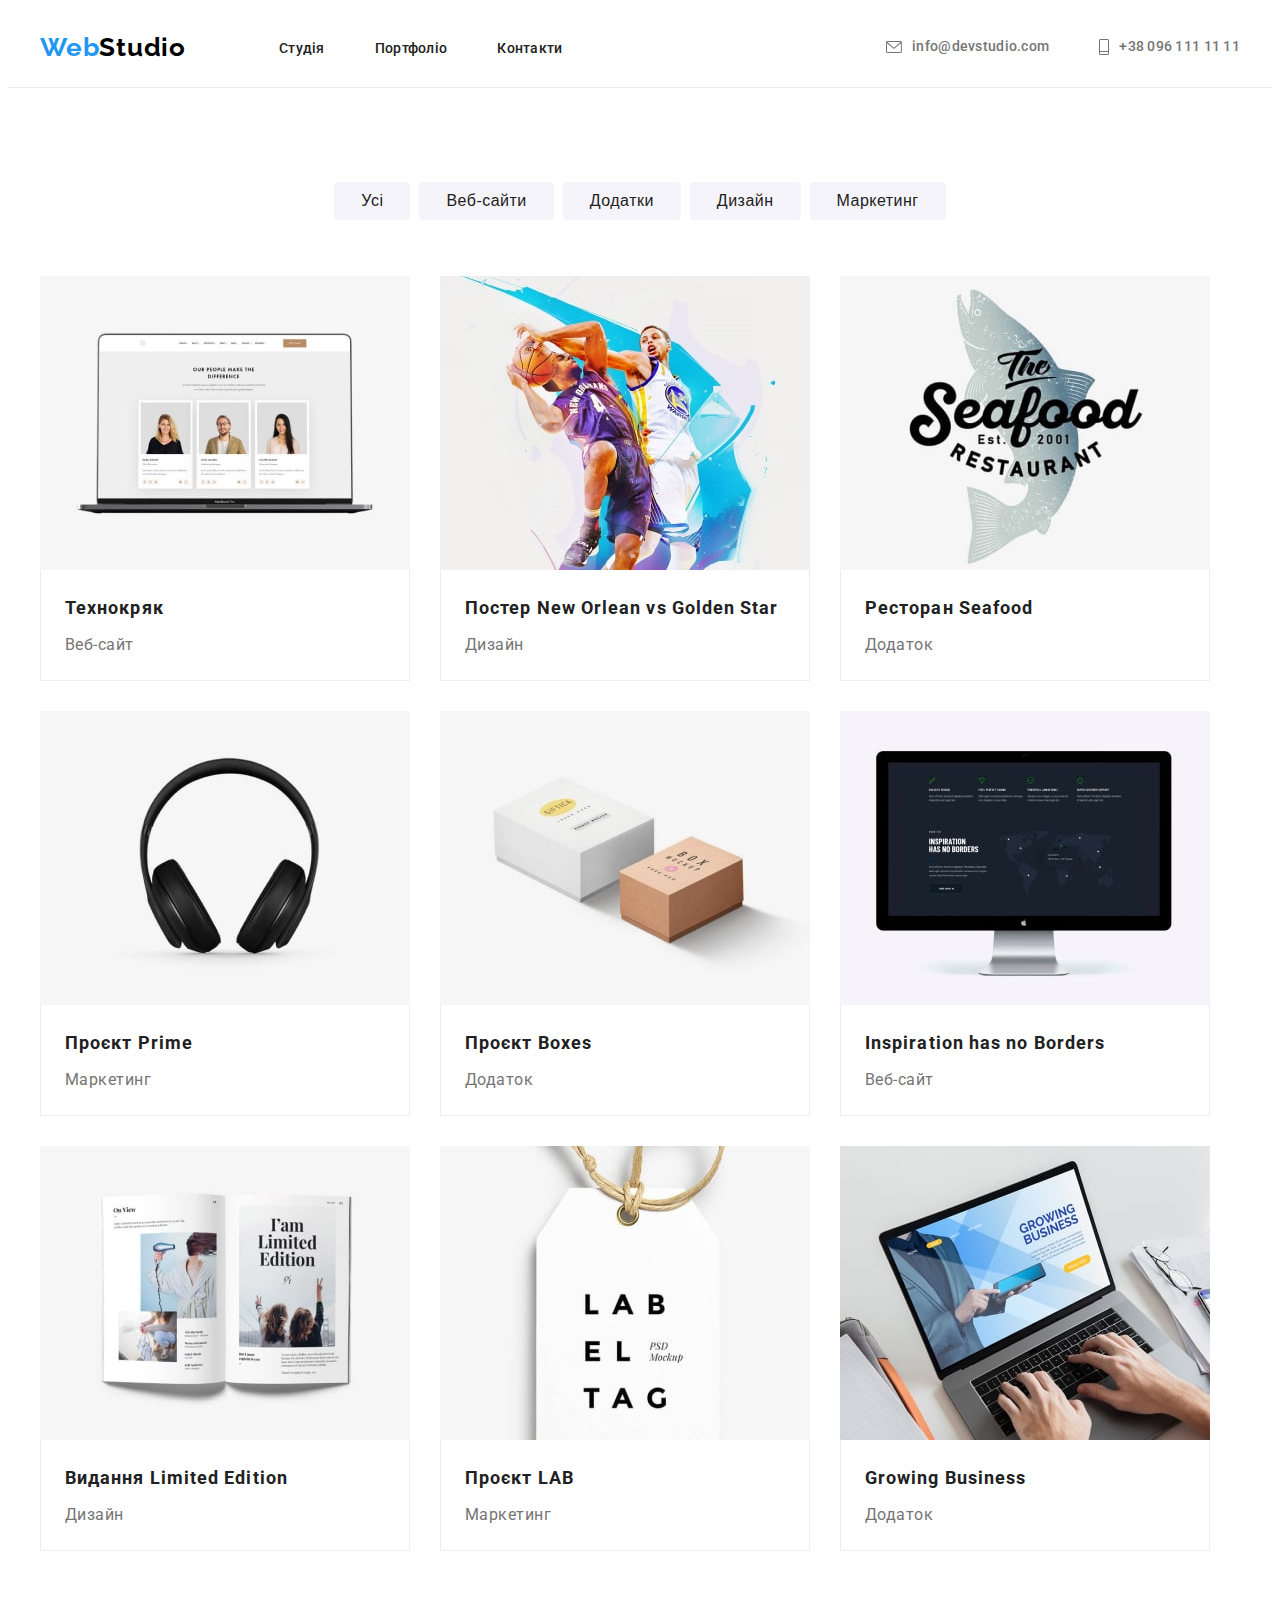
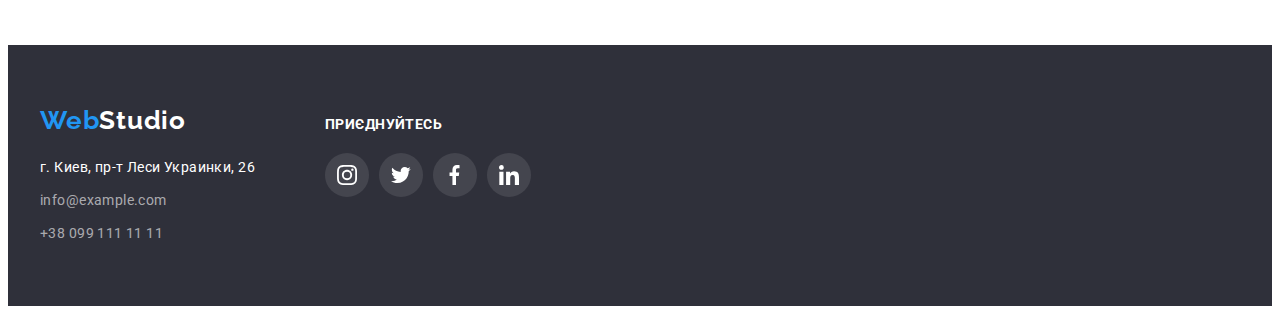
==== commit 634551ab: "The end lesson4" ====
--- a/portfolio.html
+++ b/portfolio.html
@@ -34,7 +34,7 @@
       <div class="container header-container">
         <nav class="header-nav">
           <a
-            href="https://i.imgur.com/KmzYQjf.png"
+            href="./index.html"
             lang="en"
             class="header-link-log link"
             ><span>Web</span>Studio</a
@@ -43,7 +43,7 @@
           <ul class="header-list list">
             <li class="header-item">
               <a
-                href="https://i.imgur.com/fbQEZqo.png"
+                href="./index.html"
                 rel="noopener noreferrer nofollow"
                 class="header-link link"
               >
@@ -90,7 +90,7 @@
     <main>
       <section class="filter">
         <div class="container">
-          <h2 class="visually-hidden">Меню работ</h2>
+          <h2 class="visually-hidden">Меню рабіт</h2>
           <ul class="filter-list list">
             <li class="filter-item">
               <button type="button" class="filter-btn">Усі</button>
@@ -114,7 +114,7 @@
               <a href="" class="product-link">
                 <img
                   src="./images/imgP1-min.jpg"
-                  alt="фотография веб-сайта"
+                  alt="фотографія веб-сайта"
                   width="370"
                   class="product-img"
                 />
@@ -128,7 +128,7 @@
               <a href="" class="product-link">
                 <img
                   src="./images/imgP2-min.jpg"
-                  alt="фотография дизайна"
+                  alt="фотографія дизайна"
                   width="370"
                   class="product-img"
                 />
@@ -142,14 +142,14 @@
               <a href="" class="product-link">
                 <img
                   src="./images/imgP3-min.jpg"
-                  alt="фотография Приложения"
+                  alt="фотографія Додатка"
                   width="370"
                   class="product-img"
                 />
 
                 <div class="product">
                   <h3 class="product-name">Ресторан Seafood</h3>
-                  <p class="product-specialization">Приложение</p>
+                  <p class="product-specialization">Додаток</p>
                 </div>
               </a>
             </li>
@@ -157,12 +157,12 @@
               <a href="" class="product-link">
                 <img
                   src="./images/imgP4-min.jpg"
-                  alt="фотография маркетинга"
-                  width="370"
-                  class="product-img"
-                />
-                <div class="product">
-                  <h3 class="product-name">Проект Prime</h3>
+                  alt="фотографія маркетинга"
+                  width="370"
+                  class="product-img"
+                />
+                <div class="product">
+                  <h3 class="product-name">Проєкт Prime</h3>
                   <p class="product-specialization">Маркетинг</p>
                 </div>
               </a>
@@ -171,13 +171,13 @@
               <a href="" class="product-link">
                 <img
                   src="./images/imgP5-min.jpg"
-                  alt="фотография приложения 2"
-                  width="370"
-                  class="product-img"
-                />
-                <div class="product">
-                  <h3 class="product-name">Проект Boxes</h3>
-                  <p class="product-specialization">Приложение</p>
+                  alt="фотографія додатка 2"
+                  width="370"
+                  class="product-img"
+                />
+                <div class="product">
+                  <h3 class="product-name">Проєкт Boxes</h3>
+                  <p class="product-specialization">Додаток</p>
                 </div>
               </a>
             </li>
@@ -185,7 +185,7 @@
               <a href="" class="product-link">
                 <img
                   src="./images/imgP6-min.jpg"
-                  alt="фотография веб-сайта 2"
+                  alt="фотографія веб-сайта 2"
                   width="370"
                   class="product-img"
                 />
@@ -199,12 +199,12 @@
               <a href="" class="product-link">
                 <img
                   src="./images/imgP7-min.jpg"
-                  alt="фотография дизайна 2"
-                  width="370"
-                  class="product-img"
-                />
-                <div class="product">
-                  <h3 class="product-name">Издание Limited Edition</h3>
+                  alt="фотографія дизайна 2"
+                  width="370"
+                  class="product-img"
+                />
+                <div class="product">
+                  <h3 class="product-name">Видання Limited Edition</h3>
                   <p class="product-specialization">Дизайн</p>
                 </div>
               </a>
@@ -213,12 +213,12 @@
               <a href="" class="product-link">
                 <img
                   src="./images/imgP8-min.jpg"
-                  alt="фотография маркетинга 2"
-                  width="370"
-                  class="product-img"
-                />
-                <div class="product">
-                  <h3 class="product-name">Проект LAB</h3>
+                  alt="фотографія маркетинга 2"
+                  width="370"
+                  class="product-img"
+                />
+                <div class="product">
+                  <h3 class="product-name">Проєкт LAB</h3>
                   <p class="product-specialization">Маркетинг</p>
                 </div>
               </a>
@@ -227,13 +227,13 @@
               <a href="" class="product-link">
                 <img
                   src="./images/imgP9-min.jpg"
-                  alt="фотография приложения 2"
+                  alt="фотографія додатка 2"
                   width="370"
                   class="product-img"
                 />
                 <div class="product">
                   <h3 class="product-name">Growing Business</h3>
-                  <p class="product-specialization">Приложение</p>
+                  <p class="product-specialization">Додаток</p>
                 </div>
               </a>
             </li>
@@ -245,7 +245,7 @@
       <div class="container footer-container">
         <div class="footer-left-part">
           <a
-            href="https://i.imgur.com/SfubzdW.png"
+            href="./index.html"
             lang="en"
             class="footer-log link"
             ><span>Web</span>Studio</a
--- a/css/styles.css
+++ b/css/styles.css
@@ -132,14 +132,19 @@
   line-height: 1.14;
   letter-spacing: 0.02em;
   color: var(--second-text-color);
-}
-.heade-link-communication:hover,
+  display: flex;
+  align-items: center;
+}
+.heade-link-communication:hover {
+  color: var(--accent-color);
+  /*fill: var(--accent-color);*/
+}
 .heade-link-communication:focus {
   color: var(--accent-color);
-  fill: var(--accent-color);
 }
 .heade-icon {
   margin-right: 10px;
+  fill: currentColor;
   /*outline: 2px solid red;*/
 }
 /* --------------SLOGAN ------------*/
@@ -211,8 +216,9 @@
   margin-right: auto;
 }
 .feature-icon {
-  display: block;
+  /* display: block;*/
   /*------------------------*/
+  display: flex;
   justify-content: center;
   align-items: center;
   background: #f5f4fa;
@@ -222,6 +228,7 @@
   /*outline: 2px solid rgb(190, 16, 16);*/
   margin-bottom: 30px;
 }
+
 .features-title {
   font-weight: 700;
   font-size: 14px;
@@ -309,7 +316,7 @@
   line-height: 1.19;
   letter-spacing: 0.03em;
   color: var(--second-text-color);
-  padding-bottom: 16px;
+  margin-bottom: 16px;
 }
 .info-soc {
   display: flex;
@@ -338,8 +345,8 @@
 }
 /* --------------CLIENTS ------------*/
 .clients {
-  background: #f5f5f5; /*#f5f5f5;*/
-  padding: 186px 0 94px 0;
+  background: #ffffff; /*#f5f5f5;*/
+  padding: 94px 0 94px 0;
 }
 
 .clients-title {
@@ -356,22 +363,27 @@
   justify-content: center;
   gap: 30px;
 }
-.clients-item {
+/*.clients-item {
   border: 1px solid #afb1b8;
   border-radius: 4px;
-  background: #f5f5f5; /*#f5f5f5;*/
-}
+ 
+}*/
 .clients-link {
   width: 170px;
   height: 92px;
+  border: 1px solid #afb1b8;
 
   display: flex;
   align-items: center;
   justify-content: center;
   fill: #afb1b8;
-}
-
-.clients-link:hover,
+  border: 1px solid #afb1b8;
+  border-radius: 4px;
+}
+.clients-link:hover {
+  fill: var(--accent-color);
+  border: var(--accent-color);
+}
 .clients-link:focus {
   fill: var(--accent-color);
 }
@@ -507,6 +519,9 @@
 .filter-btn:hover {
   background: var(--second-btn-color);
   color: #ffffff;
+  box-shadow: 0px 3px 1px rgba(0, 0, 0, 0.1), 0px 1px 2px rgba(0, 0, 0, 0.08),
+    0px 2px 2px rgba(0, 0, 0, 0.12);
+  border-radius: 4px;
 }
 
 /* --------------PRODUCT ------------*/
